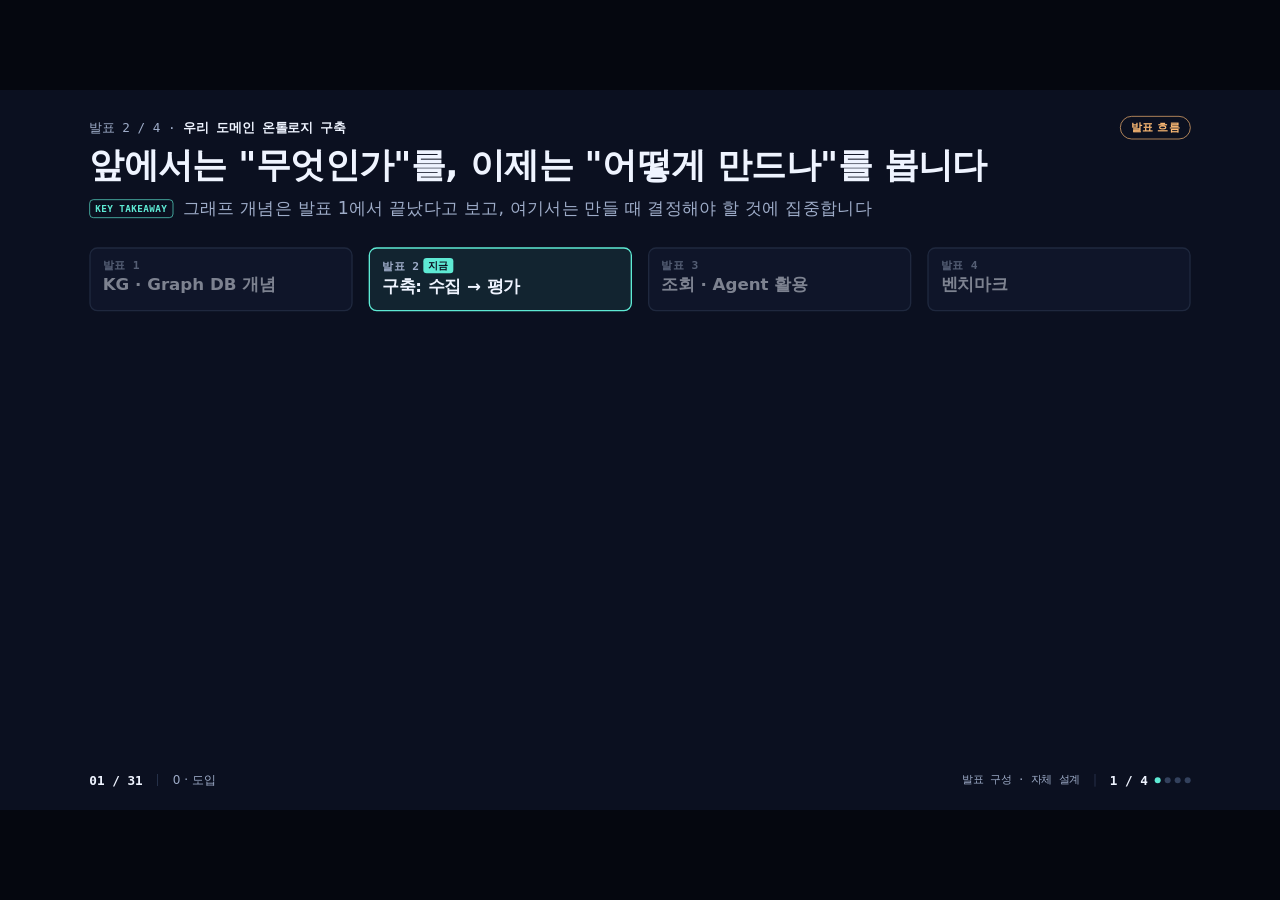
==== presentation/index.html @ 62b69cf7 "Add ontology/KG build deck and fab-maintenance demo - presentation/: 31-slide HTML deck with speaker" ====
<!doctype html>
<html lang="ko">
<head>
<meta charset="utf-8">
<meta name="viewport" content="width=device-width, initial-scale=1">
<link rel="icon" href="data:,">
<title>Enterprise Brain · 발표 2 · 온톨로지 구축</title>
<link rel="stylesheet" href="css/tokens.css">
<link rel="stylesheet" href="css/frame.css">
<link rel="stylesheet" href="css/components.css">
<link rel="stylesheet" href="css/motion.css">
<link rel="stylesheet" href="css/v3.css">
<link rel="stylesheet" href="css/readable.css">
</head>
<body>
<!-- shared arrow markers -->
<svg width="0" height="0" style="position:absolute" aria-hidden="true">
  <defs>
    <marker id="ar-green" viewBox="0 0 10 10" refX="8.5" refY="5" markerWidth="12" markerHeight="12" markerUnits="userSpaceOnUse" orient="auto"><path d="M0,0 L10,5 L0,10 z" fill="#34D399"/></marker>
    <marker id="ar-blue" viewBox="0 0 10 10" refX="8.5" refY="5" markerWidth="12" markerHeight="12" markerUnits="userSpaceOnUse" orient="auto"><path d="M0,0 L10,5 L0,10 z" fill="#60A5FA"/></marker>
    <marker id="ar-purple" viewBox="0 0 10 10" refX="8.5" refY="5" markerWidth="12" markerHeight="12" markerUnits="userSpaceOnUse" orient="auto"><path d="M0,0 L10,5 L0,10 z" fill="#B794F4"/></marker>
    <marker id="ar-orange" viewBox="0 0 10 10" refX="8.5" refY="5" markerWidth="12" markerHeight="12" markerUnits="userSpaceOnUse" orient="auto"><path d="M0,0 L10,5 L0,10 z" fill="#FDBA74"/></marker>
    <marker id="ar-red" viewBox="0 0 10 10" refX="8.5" refY="5" markerWidth="12" markerHeight="12" markerUnits="userSpaceOnUse" orient="auto"><path d="M0,0 L10,5 L0,10 z" fill="#FB7185"/></marker>
    <marker id="ar-mint" viewBox="0 0 10 10" refX="8" refY="5" markerWidth="15" markerHeight="15" markerUnits="userSpaceOnUse" orient="auto"><path d="M0,0 L10,5 L0,10 z" fill="#5EEAD4"/></marker>
    <marker id="ar-sub" viewBox="0 0 10 10" refX="8.5" refY="5" markerWidth="12" markerHeight="12" markerUnits="userSpaceOnUse" orient="auto"><path d="M0,0 L10,5 L0,10 z" fill="#9EACC8"/></marker>
    <marker id="ar-gray" viewBox="0 0 10 10" refX="8.5" refY="5" markerWidth="12" markerHeight="12" markerUnits="userSpaceOnUse" orient="auto"><path d="M0,0 L10,5 L0,10 z" fill="#7C8AA8"/></marker>
    <marker id="ar-line" viewBox="0 0 10 10" refX="8.5" refY="5" markerWidth="12" markerHeight="12" markerUnits="userSpaceOnUse" orient="auto"><path d="M0,0 L10,5 L0,10 z" fill="#4A5A7C"/></marker>
    <marker id="ar-fg" viewBox="0 0 10 10" refX="8.5" refY="5" markerWidth="12" markerHeight="12" markerUnits="userSpaceOnUse" orient="auto"><path d="M0,0 L10,5 L0,10 z" fill="#EFF4FF"/></marker>
  </defs>
</svg>
<div class="stage" id="stage"></div>

<script src="js/engine/helpers.js"></script>
<script src="js/engine/render.js"></script>
<script src="js/engine/helpers-v3.js"></script>
<script src="js/slides/s01-s05.js"></script>
<script src="js/slides/s06-s10.js"></script>
<script src="js/slides/s11-s15.js"></script>
<script src="js/slides/s16-s20.js"></script>
<script src="js/slides/s21-s25.js"></script>
<script src="js/slides/s26-s30.js"></script>
<script src="js/engine/nav.js"></script>
</body>
</html>
---- presentation/css/tokens.css ----
:root{
  --bg:#0B1020; --fg:#EFF4FF; --sub:#9EACC8; --line:#33415D; --panel:#0F162B; --node:#131B33; --gray:#7C8AA8;
  --blue:#60A5FA; --purple:#B794F4; --green:#34D399; --orange:#FDBA74; --red:#FB7185; --mint:#5EEAD4;
  --sans:"Pretendard","Pretendard Variable","Malgun Gothic","Apple SD Gothic Neo","Noto Sans KR",system-ui,sans-serif;
  --mono:"JetBrains Mono","D2Coding","Cascadia Mono",Consolas,"Malgun Gothic",monospace;
  --t-fast:.28s;
}
---- presentation/css/frame.css ----
html,body{margin:0;height:100%;background:#05070F;overflow:hidden;font-family:var(--sans);color:var(--fg)}
.stage{position:absolute;left:50%;top:50%;width:1920px;height:1080px;transform-origin:center center;background:var(--bg);overflow:hidden}
.slide{position:absolute;inset:0;display:none}
.slide.active{display:block}

.topbar{position:absolute;left:134px;right:134px;top:40px;height:32px;display:flex;justify-content:space-between;align-items:center;font:16px/1 var(--mono);color:var(--sub)}
.topbar b{color:var(--fg);font-weight:600}
.badge-sim{border:1.5px solid var(--orange);color:var(--orange);border-radius:999px;padding:7px 14px;font:600 15px/1 var(--sans);white-space:nowrap}
.title{position:absolute;left:134px;right:134px;top:84px;margin:0;font:700 48px/1.15 var(--sans);letter-spacing:-.01em}
.takeaway{position:absolute;left:134px;right:134px;top:158px;margin:0;font:400 23px/1.35 var(--sans);color:var(--sub);display:flex;gap:14px;align-items:center}
.takeaway .k{flex:none;font:600 13px/1 var(--mono);color:var(--mint);border:1.5px solid var(--mint);border-radius:6px;padding:6px 8px;letter-spacing:.04em;text-transform:uppercase}
.footer{position:absolute;left:134px;right:134px;bottom:30px;height:30px;display:flex;align-items:center;gap:22px;font:16px/1 var(--sans);color:var(--sub)}
.footer .pg{font:600 17px/1 var(--mono);color:var(--fg)}
.footer .sec{padding-left:22px;border-left:1.5px solid var(--line)}
.footer .src{margin-left:auto;font:14px/1 var(--mono);color:var(--sub);max-width:980px;white-space:nowrap;overflow:hidden;text-overflow:ellipsis}
.footer .step{display:flex;align-items:center;gap:10px;font:600 17px/1 var(--mono);color:var(--fg);padding-left:22px;border-left:1.5px solid var(--line)}
.dots{display:flex;gap:6px}
.dots i{width:9px;height:9px;border-radius:50%;background:var(--line)}
.dots i.on{background:var(--mint)}
.body{position:absolute;inset:0}
---- presentation/css/components.css ----
/* ---------- layout primitives ---------- */
.abs{position:absolute;box-sizing:border-box}
svg.ov{position:absolute;inset:0;width:1920px;height:1080px;overflow:visible;pointer-events:none}
svg text{font-family:var(--sans);fill:var(--fg)}

/* ---------- text ---------- */
.mono{font-family:var(--mono)}
.sub{color:var(--sub)} .dim{color:var(--line)}
.b{font-weight:700} .sb{font-weight:600}
.s14{font-size:14px}.s15{font-size:15px}.s16{font-size:16px}.s17{font-size:17px}.s18{font-size:18px}.s19{font-size:19px}.s20{font-size:20px}
.s22{font-size:22px}.s24{font-size:24px}.s26{font-size:26px}.s28{font-size:28px}.s30{font-size:30px}.s34{font-size:34px}.s40{font-size:40px}.s56{font-size:56px}
.c-green{color:var(--green)}.c-blue{color:var(--blue)}.c-purple{color:var(--purple)}.c-orange{color:var(--orange)}.c-red{color:var(--red)}.c-mint{color:var(--mint)}.c-fg{color:var(--fg)}.c-sub{color:var(--sub)}.c-bg{color:var(--bg)}
.lh{line-height:1.45}
.center{text-align:center}
.t{font-size:18px;line-height:1.45}

/* ---------- cards ---------- */
.card{background:var(--node);border:2px solid var(--line);border-radius:12px;padding:14px 18px;line-height:1.4}
.card.flat{background:transparent}
.card.panel{background:var(--panel)}
.card h4{margin:0 0 6px;font:700 21px/1.25 var(--sans)}
.card h5{margin:0 0 4px;font:600 15px/1.2 var(--mono);color:var(--sub);letter-spacing:.02em}
.card p{margin:2px 0;font-size:17px;color:var(--sub)}
.card .big{font:700 28px/1.2 var(--sans);color:var(--fg)}
.tone-green{border-color:var(--green)}.tone-blue{border-color:var(--blue)}.tone-purple{border-color:var(--purple)}
.tone-orange{border-color:var(--orange)}.tone-red{border-color:var(--red)}.tone-mint{border-color:var(--mint)}.tone-gray{border-color:var(--gray)}
.tone-ghost{border-style:dashed;border-color:var(--line);background:transparent}
.card.fill-mint{background:rgba(94,234,212,.09)}
.card.fill-red{background:rgba(251,113,133,.08)}
.card.fill-orange{background:rgba(253,186,116,.08)}
.card.fill-blue{background:rgba(96,165,250,.08)}
.dashed{border-style:dashed !important}
.dotted{border-style:dotted !important}

/* ---------- chips ---------- */
.chip{display:inline-block;padding:4px 10px;border-radius:7px;font:600 16px/1.25 var(--mono);border:1.8px solid var(--line);color:var(--fg);white-space:nowrap;vertical-align:middle;margin:2px 3px 2px 0}
.chip.cand{border-color:var(--blue);border-style:dashed;background:rgba(96,165,250,.10)}
.chip.ok{border-color:var(--mint);background:var(--mint);color:var(--bg)}
.chip.okl{border-color:var(--mint);color:var(--mint)}
.chip.rej{border-color:var(--red);border-style:dashed;color:var(--red)}
.chip.hold{border-color:var(--orange);border-style:dotted;color:var(--orange)}
.chip.src{border-color:var(--green);color:var(--green)}
.chip.llm{border-color:var(--blue);color:var(--blue)}
.chip.prog{border-color:var(--purple);color:var(--purple)}
.chip.gray{border-color:var(--gray);color:var(--sub)}
.chip.solid-red{border-color:var(--red);background:var(--red);color:var(--bg)}
.chip.sans{font-family:var(--sans)}
.chip.lg{font-size:19px;padding:6px 12px}
.chip.sm{font-size:14px;padding:3px 8px}
.strike-on{text-decoration:line-through;text-decoration-thickness:2px;opacity:.55}

/* ---------- graph nodes ---------- */
.node{display:flex;flex-direction:column;align-items:center;justify-content:center;text-align:center;background:var(--node);border:2px solid var(--gray);border-radius:12px;line-height:1.2;transition:border-color var(--t-fast),border-width var(--t-fast),box-shadow var(--t-fast)}
.node .l{font:700 21px/1.2 var(--sans)}
.node .s{font-size:15px;color:var(--sub);margin-top:4px}
.node.new{border:3.5px solid var(--mint);background:rgba(94,234,212,.10)}
.node.new .l{color:var(--mint)}
.node.ghost{border:2px dashed var(--line);background:transparent;color:var(--sub)}
.node.hl{border-color:var(--fg);border-width:3.5px}
.node.messy{border-color:var(--blue);border-style:dashed;background:rgba(96,165,250,.06)}
.pill{display:flex;align-items:center;justify-content:center;border-radius:999px;background:var(--panel);border:1.5px solid var(--line);font:600 14px/1 var(--mono);color:var(--sub);white-space:nowrap;padding:5px 10px;transform:translate(-50%,-50%)}
.pill.new{border:2px solid var(--mint);color:var(--mint)}
.pill.red{border:2px dashed var(--red);color:var(--red)}
.pill.solid{background:var(--mint);border-color:var(--mint);color:var(--bg);font-family:var(--sans);font-weight:700;font-size:16px}
.ring{border:3px dashed var(--red);border-radius:16px}
.num{display:inline-flex;align-items:center;justify-content:center;width:30px;height:30px;border-radius:50%;background:var(--red);color:var(--bg);font:700 16px/1 var(--mono)}
.num.mint{background:var(--mint)} .num.orange{background:var(--orange)} .num.blue{background:var(--blue)} .num.gray{background:var(--gray)}

/* ---------- svg lines ---------- */
.ln{fill:none;stroke-linecap:round}
.ln.c-green{stroke:var(--green)}.ln.c-blue{stroke:var(--blue)}.ln.c-purple{stroke:var(--purple)}.ln.c-orange{stroke:var(--orange)}
.ln.c-red{stroke:var(--red)}.ln.c-mint{stroke:var(--mint)}.ln.c-sub{stroke:var(--sub)}.ln.c-gray{stroke:var(--gray)}.ln.c-line{stroke:#4A5A7C}.ln.c-fg{stroke:var(--fg)}
.ln.dash{stroke-dasharray:9 7}
.ln.dot{stroke-dasharray:2 7}
.ln.gray-hl{stroke:var(--fg)}

/* ---------- tables ---------- */
table.tb{border-collapse:separate;border-spacing:0;width:100%;font-size:17px;line-height:1.35}
table.tb th{font:600 15px/1.2 var(--mono);color:var(--sub);text-align:left;padding:8px 12px;border-bottom:1.5px solid var(--line)}
table.tb td{padding:9px 12px;border-bottom:1px solid #222c45;vertical-align:top}
table.tb td.k{font-weight:700;white-space:nowrap}
table.tb tr.hl td{background:rgba(94,234,212,.07)}
table.tb.tight td{padding:6px 10px}

/* ---------- quotes / marks ---------- */
.quote{font-size:21px;line-height:1.5;border-left:4px solid var(--green);padding:4px 0 4px 16px}
.quote .n{font:600 14px var(--mono);color:var(--sub);margin-right:8px}
.mk{background-image:linear-gradient(transparent 58%,rgba(253,186,116,.0) 58%);background-repeat:no-repeat;background-size:100% 100%;transition:background-image var(--t-fast),color var(--t-fast);border-radius:2px}
.mk.on{background-image:linear-gradient(transparent 55%,rgba(253,186,116,.42) 55%)}
.mk.on.red{background-image:linear-gradient(transparent 55%,rgba(251,113,133,.45) 55%)}
.mk.on.mint{background-image:linear-gradient(transparent 55%,rgba(94,234,212,.38) 55%)}
.mk.on.blue{background-image:linear-gradient(transparent 55%,rgba(96,165,250,.40) 55%)}
.tag{display:inline-block;font:700 13px/1 var(--sans);padding:4px 7px;border-radius:5px;margin-left:6px;vertical-align:2px;color:var(--bg)}
.tag.mint{background:var(--mint)} .tag.orange{background:var(--orange)} .tag.red{background:var(--red)} .tag.blue{background:var(--blue)} .tag.gray{background:var(--gray)} .tag.purple{background:var(--purple)}
pre.code{margin:0;font:17px/1.42 var(--mono);color:var(--fg);white-space:pre}
pre.code .k{color:var(--purple)} pre.code .s{color:var(--green)} pre.code .p{color:var(--orange)}

/* ---------- misc ---------- */
.lane-h{display:flex;align-items:baseline;gap:10px;padding-bottom:8px;border-bottom:1.5px solid var(--line);margin-bottom:10px}
.lane-h .no{font:600 18px var(--mono);color:var(--line)}
.lane-h .nm{font:700 26px var(--sans);color:var(--sub)}
.lane-h .ac{margin-left:auto;font:14px var(--mono);color:var(--line)}
.lane{border:2px dashed var(--line);border-radius:16px;padding:14px 16px;background:transparent;transition:border-color var(--t-fast)}
.lane.on{border-style:solid;border-color:var(--lc)}
.lane.on .no{color:var(--lc)} .lane.on .nm{color:var(--fg)} .lane.on .ac{color:var(--sub)}
.arrow-txt{font:600 15px var(--sans);color:var(--sub)}
.stamp{display:inline-block;font:800 18px/1 var(--sans);padding:6px 12px;border:3px solid;border-radius:8px;transform:rotate(-6deg)}
.stamp.ok{color:var(--mint);border-color:var(--mint)} .stamp.rej{color:var(--red);border-color:var(--red)} .stamp.hold{color:var(--orange);border-color:var(--orange)}
.block{color:var(--red);font:700 18px var(--sans)}
.bar{height:10px;border-radius:5px;background:var(--mint)}
.kv{font:17px/1.6 var(--mono)} .kv .k{color:var(--sub)} .kv .v{color:var(--fg)}
.row{display:flex;gap:10px;align-items:center}
.col{display:flex;flex-direction:column;gap:8px}
.ul{margin:0;padding-left:20px} .ul li{margin:3px 0}

.faded{opacity:.5}
.ln.red-on{stroke:var(--red);stroke-width:3.5}
.row-rej{background:rgba(251,113,133,.09)}
.row-hold{background:rgba(253,186,116,.08)}
.focusrow{opacity:1 !important}
.stair{transition-property:opacity;}
---- presentation/css/motion.css ----
/* step visibility + focus (A-3) */
[data-v],[data-tr]{transition:opacity var(--t-fast) ease, transform .45s cubic-bezier(.3,.7,.2,1)}
.off{opacity:0 !important;pointer-events:none}
.is-past{opacity:.42}
.gone{opacity:0 !important;transition:opacity .2s ease .32s, transform .45s cubic-bezier(.3,.7,.2,1) !important}
/* draw: path with pathLength=1 */
path.draw{stroke-dasharray:1 1;stroke-dashoffset:0;transition:stroke-dashoffset .55s ease, opacity .15s}
path.draw.off{stroke-dashoffset:1}
/* pulse once on new */
@keyframes pulse1{0%{box-shadow:0 0 0 0 rgba(94,234,212,.55)}100%{box-shadow:0 0 0 14px rgba(94,234,212,0)}}
.is-new.pulse{animation:pulse1 .7s ease-out 1}
/* zoom (background cloud) */
.zoomable{transition:transform .6s cubic-bezier(.3,.7,.2,1), opacity .45s}
/* snap: finish running transitions instantly */
.instant *,.instant{transition:none !important;animation:none !important}
@media (prefers-reduced-motion: reduce){
  *,*::before,*::after{transition:none !important;animation:none !important}
}
.zoomable.zoomed{transform:scale(2.4);opacity:.08 !important}
---- presentation/css/v3.css ----
/* v3 deck additions */
.cb{display:flex;align-items:center;gap:10px;padding:0 16px;border:2px solid var(--line);border-radius:10px;background:var(--node);font:600 19px/1.25 var(--sans);transition:border-color var(--t-fast),background var(--t-fast),opacity var(--t-fast),transform .55s cubic-bezier(.3,.7,.2,1)}
.cb.t-blue{border-color:var(--blue)}.cb.t-green{border-color:var(--green)}.cb.t-orange{border-color:var(--orange)}.cb.t-purple{border-color:var(--purple)}.cb.t-mint{border-color:var(--mint)}.cb.t-red{border-color:var(--red)}
.cb.center{justify-content:center;text-align:center}
.hd{display:flex;align-items:baseline;gap:10px;margin-bottom:8px}
.hd .no{font:700 18px var(--mono)}
.hd .nm{font:700 30px var(--sans)}
.cbx{display:inline-block;width:22px;height:22px;border:2.5px solid var(--sub);border-radius:5px;vertical-align:-4px;margin-right:12px}
table.tb.big td{padding:13px 14px;font-size:18px}
table.tb.big th{font-size:16px;padding:10px 14px}
table.tb.mid td{padding:10px 12px;font-size:17px}
table.tb td.ctr,table.tb th.ctr{text-align:center}
pre.code.s15{font-size:15px}pre.code.s16{font-size:16px}pre.code.s18{font-size:18px}
pre.code .c{color:var(--sub)} pre.code .r{color:var(--red)} pre.code .m{color:var(--mint)}
.card .ul li{color:var(--fg)}
.card .ul.sub li{color:var(--sub)}
.big40{font:700 40px/1.3 var(--sans)}
.big34{font:700 34px/1.3 var(--sans)}
.kbd{display:inline-block;font:600 15px/1 var(--mono);border:1.5px solid var(--sub);border-radius:5px;padding:4px 7px;color:var(--fg)}
.ax{font:600 16px var(--mono);color:var(--sub);letter-spacing:.03em}
.cell{display:flex;flex-direction:column;justify-content:center;gap:8px}
.q{font:600 15px var(--mono);color:var(--orange)}
table.tb.xl td{padding:20px 16px;font-size:20px;line-height:1.4}
table.tb.xl th{font-size:17px;padding:10px 16px}
table.tb.lg td{padding:14px 14px;font-size:19px}
table.tb.lg th{font-size:16px;padding:10px 14px}
---- presentation/css/readable.css ----
/* Readability pass: larger text everywhere (loaded last, overrides earlier sizes). */
.topbar{font-size:19px}
.badge-sim{font-size:17px;padding:8px 15px}
.title{font-size:52px}
.takeaway{font-size:26px;top:160px}
.takeaway .k{font-size:14px}
.footer{font-size:18px}
.footer .pg,.footer .step{font-size:19px}
.footer .src{font-size:16px}

.t{font-size:21px}
.s14{font-size:17px}.s15{font-size:18px}.s16{font-size:19px}.s17{font-size:20px}.s18{font-size:21px}.s19{font-size:22px}
.s20{font-size:23px}.s22{font-size:25px}.s24{font-size:27px}.s26{font-size:29px}.s28{font-size:31px}.s30{font-size:33px}.s34{font-size:36px}

.card{padding:14px 18px}
.card h4{font-size:25px}
.card h5{font-size:17px}
.card p{font-size:20px}
.card .big{font-size:31px}

.chip{font-size:19px;padding:4px 11px}
.chip.sm{font-size:16px;padding:3px 9px}
.chip.lg{font-size:22px;padding:6px 13px}
.cb{font-size:22px}
.pill{font-size:17px;padding:6px 12px}
.pill.solid{font-size:18px}
.node .l{font-size:23px}
.node .s{font-size:17px}
.tag{font-size:15px}
.stamp{font-size:21px}
.num{width:34px;height:34px;font-size:18px}

table.tb{font-size:20px}
table.tb th{font-size:17px}
table.tb.tight td{padding:7px 10px}
table.tb.mid td{font-size:20px}
table.tb.big td{font-size:21px}
table.tb.big th{font-size:18px}
table.tb.lg td{font-size:21px}
table.tb.lg th{font-size:18px}
table.tb.xl td{font-size:22px}
table.tb.xl th{font-size:18px}

pre.code{font-size:19px}
pre.code.s15{font-size:17px}pre.code.s16{font-size:18px}pre.code.s18{font-size:20px}
.kv{font-size:20px}
.quote{font-size:24px}
.ax{font-size:19px}
.kbd{font-size:17px}
.hd .nm{font-size:33px}
.lane-h .nm{font-size:29px}
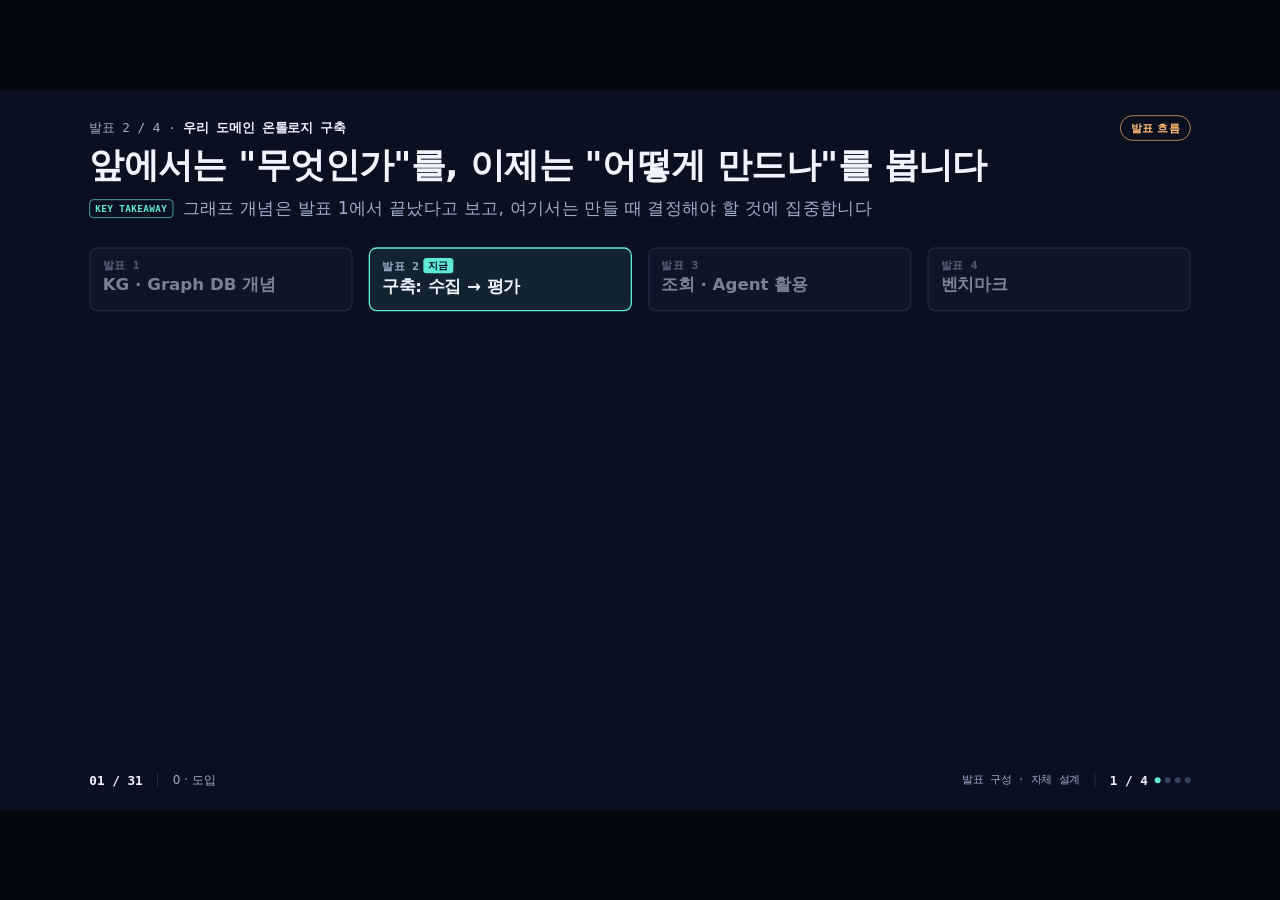
==== commit c58085a0: "Make deck and demo easy to edit for smaller LLM agents Deck - One file per slide (js/slides/<id>.js)" ====
--- a/presentation/index.html
+++ b/presentation/index.html
@@ -33,12 +33,7 @@
 <script src="js/engine/helpers.js"></script>
 <script src="js/engine/render.js"></script>
 <script src="js/engine/helpers-v3.js"></script>
-<script src="js/slides/s01-s05.js"></script>
-<script src="js/slides/s06-s10.js"></script>
-<script src="js/slides/s11-s15.js"></script>
-<script src="js/slides/s16-s20.js"></script>
-<script src="js/slides/s21-s25.js"></script>
-<script src="js/slides/s26-s30.js"></script>
+<script src="js/deck.js"></script>
 <script src="js/engine/nav.js"></script>
 </body>
 </html>
--- a/presentation/css/frame.css
+++ b/presentation/css/frame.css
@@ -18,3 +18,4 @@
 .dots i{width:9px;height:9px;border-radius:50%;background:var(--line)}
 .dots i.on{background:var(--mint)}
 .body{position:absolute;inset:0}
+.badge-err:not(:empty){display:inline-block;margin-right:12px;background:var(--red,#FB7185);color:#111;border-radius:999px;padding:7px 14px;font:700 15px/1 var(--sans);cursor:help}
